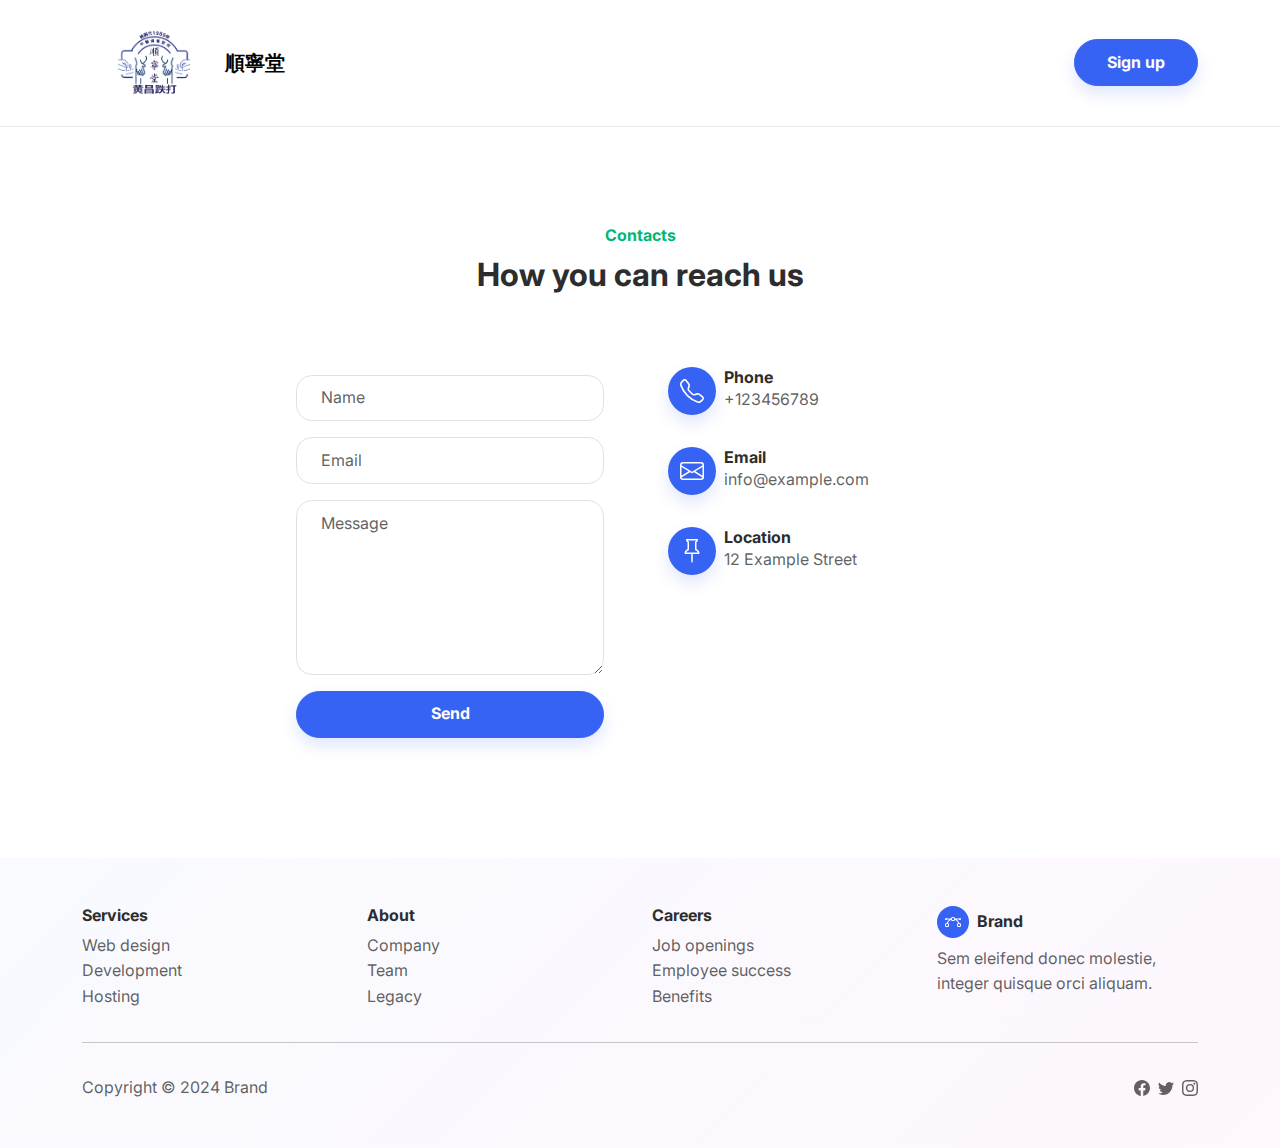
==== contacts.html @ b3b1e14a "trial" ====
<!DOCTYPE html><html data-bs-theme="light" lang="en"><head><meta charset="utf-8"><meta name="viewport" content="width=device-width, initial-scale=1.0, shrink-to-fit=no"><title>Contacts - Brand</title><link rel="stylesheet" href="assets/bootstrap/css/bootstrap.min.css"><link rel="stylesheet" href="https://fonts.googleapis.com/css?family=Inter:300italic,400italic,600italic,700italic,800italic,400,300,600,700,800&amp;display=swap"></head><body><nav class="navbar navbar-expand-md sticky-top navbar-shrink py-2 navbar-light" id="mainNav"><div class="container"><a class="navbar-brand d-flex align-items-center" href="/"><img class="rounded img-fluid d-block float-start w-100 fit-cover pb-md-0 mb-md-0" src="assets/img/stock%20photos/Logo.png" style="height: 100px;margin-bottom: 5px;padding-bottom: 0px;" width="100" height="100" loading="lazy"><span>順寧堂</span></a><button data-bs-toggle="collapse" class="navbar-toggler" data-bs-target="#navcol-1"><span class="visually-hidden">Toggle navigation</span><span class="navbar-toggler-icon"></span></button><div class="collapse navbar-collapse" id="navcol-1"><ul class="navbar-nav mx-auto"><li class="nav-item"></li><li class="nav-item"></li><li class="nav-item"></li><li class="nav-item"></li><li class="nav-item"></li></ul><a class="btn btn-primary shadow" role="button" href="signup.html">Sign up</a></div></div></nav><section class="py-5"><div class="container py-5"><div class="row mb-5"><div class="col-md-8 col-xl-6 text-center mx-auto"><p class="fw-bold text-success mb-2">Contacts</p><h2 class="fw-bold">How you can reach us</h2></div></div><div class="row d-flex justify-content-center"><div class="col-md-6 col-xl-4"><div><form class="p-3 p-xl-4" method="post" data-bs-theme="light"><div class="mb-3"><input class="form-control" type="text" id="name-1" name="name" placeholder="Name"></div><div class="mb-3"><input class="form-control" type="email" id="email-1" name="email" placeholder="Email"></div><div class="mb-3"><textarea class="form-control" id="message-1" name="message" rows="6" placeholder="Message"></textarea></div><div><button class="btn btn-primary shadow d-block w-100" type="submit">Send </button></div></form></div></div><div class="col-md-4 col-xl-4 d-flex justify-content-center justify-content-xl-start"><div class="d-flex flex-wrap flex-md-column justify-content-md-start align-items-md-start h-100"><div class="d-flex align-items-center p-3"><div class="bs-icon-md bs-icon-circle bs-icon-primary shadow d-flex flex-shrink-0 justify-content-center align-items-center d-inline-block bs-icon bs-icon-md"><svg xmlns="http://www.w3.org/2000/svg" width="1em" height="1em" fill="currentColor" viewBox="0 0 16 16" class="bi bi-telephone">
  <path d="M3.654 1.328a.678.678 0 0 0-1.015-.063L1.605 2.3c-.483.484-.661 1.169-.45 1.77a17.568 17.568 0 0 0 4.168 6.608 17.569 17.569 0 0 0 6.608 4.168c.601.211 1.286.033 1.77-.45l1.034-1.034a.678.678 0 0 0-.063-1.015l-2.307-1.794a.678.678 0 0 0-.58-.122l-2.19.547a1.745 1.745 0 0 1-1.657-.459L5.482 8.062a1.745 1.745 0 0 1-.46-1.657l.548-2.19a.678.678 0 0 0-.122-.58L3.654 1.328zM1.884.511a1.745 1.745 0 0 1 2.612.163L6.29 2.98c.329.423.445.974.315 1.494l-.547 2.19a.678.678 0 0 0 .178.643l2.457 2.457a.678.678 0 0 0 .644.178l2.189-.547a1.745 1.745 0 0 1 1.494.315l2.306 1.794c.829.645.905 1.87.163 2.611l-1.034 1.034c-.74.74-1.846 1.065-2.877.702a18.634 18.634 0 0 1-7.01-4.42 18.634 18.634 0 0 1-4.42-7.009c-.362-1.03-.037-2.137.703-2.877L1.885.511z"></path>
</svg></div><div class="px-2"><h6 class="fw-bold mb-0">Phone</h6><p class="text-muted mb-0">+123456789</p></div></div><div class="d-flex align-items-center p-3"><div class="bs-icon-md bs-icon-circle bs-icon-primary shadow d-flex flex-shrink-0 justify-content-center align-items-center d-inline-block bs-icon bs-icon-md"><svg xmlns="http://www.w3.org/2000/svg" width="1em" height="1em" fill="currentColor" viewBox="0 0 16 16" class="bi bi-envelope">
  <path d="M0 4a2 2 0 0 1 2-2h12a2 2 0 0 1 2 2v8a2 2 0 0 1-2 2H2a2 2 0 0 1-2-2zm2-1a1 1 0 0 0-1 1v.217l7 4.2 7-4.2V4a1 1 0 0 0-1-1zm13 2.383-4.708 2.825L15 11.105zm-.034 6.876-5.64-3.471L8 9.583l-1.326-.795-5.64 3.47A1 1 0 0 0 2 13h12a1 1 0 0 0 .966-.741M1 11.105l4.708-2.897L1 5.383z"></path>
</svg></div><div class="px-2"><h6 class="fw-bold mb-0">Email</h6><p class="text-muted mb-0">info@example.com</p></div></div><div class="d-flex align-items-center p-3"><div class="bs-icon-md bs-icon-circle bs-icon-primary shadow d-flex flex-shrink-0 justify-content-center align-items-center d-inline-block bs-icon bs-icon-md"><svg xmlns="http://www.w3.org/2000/svg" width="1em" height="1em" fill="currentColor" viewBox="0 0 16 16" class="bi bi-pin">
  <path d="M4.146.146A.5.5 0 0 1 4.5 0h7a.5.5 0 0 1 .5.5c0 .68-.342 1.174-.646 1.479-.126.125-.25.224-.354.298v4.431l.078.048c.203.127.476.314.751.555C12.36 7.775 13 8.527 13 9.5a.5.5 0 0 1-.5.5h-4v4.5c0 .276-.224 1.5-.5 1.5s-.5-1.224-.5-1.5V10h-4a.5.5 0 0 1-.5-.5c0-.973.64-1.725 1.17-2.189A5.921 5.921 0 0 1 5 6.708V2.277a2.77 2.77 0 0 1-.354-.298C4.342 1.674 4 1.179 4 .5a.5.5 0 0 1 .146-.354zm1.58 1.408-.002-.001.002.001m-.002-.001.002.001A.5.5 0 0 1 6 2v5a.5.5 0 0 1-.276.447h-.002l-.012.007-.054.03a4.922 4.922 0 0 0-.827.58c-.318.278-.585.596-.725.936h7.792c-.14-.34-.407-.658-.725-.936a4.915 4.915 0 0 0-.881-.61l-.012-.006h-.002A.5.5 0 0 1 10 7V2a.5.5 0 0 1 .295-.458 1.775 1.775 0 0 0 .351-.271c.08-.08.155-.17.214-.271H5.14c.06.1.133.191.214.271a1.78 1.78 0 0 0 .37.282"></path>
</svg></div><div class="px-2"><h6 class="fw-bold mb-0">Location</h6><p class="text-muted mb-0">12 Example Street</p></div></div></div></div></div></div></section><footer class="bg-primary-gradient"><div class="container py-4 py-lg-5"><div class="row justify-content-center"><div class="col-sm-4 col-md-3 text-center text-lg-start d-flex flex-column"><h3 class="fs-6 fw-bold">Services</h3><ul class="list-unstyled"><li><a href="#">Web design</a></li><li><a href="#">Development</a></li><li><a href="#">Hosting</a></li></ul></div><div class="col-sm-4 col-md-3 text-center text-lg-start d-flex flex-column"><h3 class="fs-6 fw-bold">About</h3><ul class="list-unstyled"><li><a href="#">Company</a></li><li><a href="#">Team</a></li><li><a href="#">Legacy</a></li></ul></div><div class="col-sm-4 col-md-3 text-center text-lg-start d-flex flex-column"><h3 class="fs-6 fw-bold">Careers</h3><ul class="list-unstyled"><li><a href="#">Job openings</a></li><li><a href="#">Employee success</a></li><li><a href="#">Benefits</a></li></ul></div><div class="col-lg-3 text-center text-lg-start d-flex flex-column align-items-center order-first align-items-lg-start order-lg-last"><div class="fw-bold d-flex align-items-center mb-2"><span class="bs-icon-sm bs-icon-circle bs-icon-primary d-flex justify-content-center align-items-center bs-icon me-2"><svg xmlns="http://www.w3.org/2000/svg" width="1em" height="1em" fill="currentColor" viewBox="0 0 16 16" class="bi bi-bezier">
  <path fill-rule="evenodd" d="M0 10.5A1.5 1.5 0 0 1 1.5 9h1A1.5 1.5 0 0 1 4 10.5v1A1.5 1.5 0 0 1 2.5 13h-1A1.5 1.5 0 0 1 0 11.5zm1.5-.5a.5.5 0 0 0-.5.5v1a.5.5 0 0 0 .5.5h1a.5.5 0 0 0 .5-.5v-1a.5.5 0 0 0-.5-.5zm10.5.5A1.5 1.5 0 0 1 13.5 9h1a1.5 1.5 0 0 1 1.5 1.5v1a1.5 1.5 0 0 1-1.5 1.5h-1a1.5 1.5 0 0 1-1.5-1.5zm1.5-.5a.5.5 0 0 0-.5.5v1a.5.5 0 0 0 .5.5h1a.5.5 0 0 0 .5-.5v-1a.5.5 0 0 0-.5-.5zM6 4.5A1.5 1.5 0 0 1 7.5 3h1A1.5 1.5 0 0 1 10 4.5v1A1.5 1.5 0 0 1 8.5 7h-1A1.5 1.5 0 0 1 6 5.5zM7.5 4a.5.5 0 0 0-.5.5v1a.5.5 0 0 0 .5.5h1a.5.5 0 0 0 .5-.5v-1a.5.5 0 0 0-.5-.5z"></path>
  <path d="M6 4.5H1.866a1 1 0 1 0 0 1h2.668A6.517 6.517 0 0 0 1.814 9H2.5c.123 0 .244.015.358.043a5.517 5.517 0 0 1 3.185-3.185A1.503 1.503 0 0 1 6 5.5zm3.957 1.358A1.5 1.5 0 0 0 10 5.5v-1h4.134a1 1 0 1 1 0 1h-2.668a6.517 6.517 0 0 1 2.72 3.5H13.5c-.123 0-.243.015-.358.043a5.517 5.517 0 0 0-3.185-3.185z"></path>
</svg></span><span>Brand</span></div><p class="text-muted">Sem eleifend donec molestie, integer quisque orci aliquam.</p></div></div><hr><div class="text-muted d-flex justify-content-between align-items-center pt-3"><p class="mb-0">Copyright © 2024 Brand</p><ul class="list-inline mb-0"><li class="list-inline-item"><svg xmlns="http://www.w3.org/2000/svg" width="1em" height="1em" fill="currentColor" viewBox="0 0 16 16" class="bi bi-facebook">
  <path d="M16 8.049c0-4.446-3.582-8.05-8-8.05C3.58 0-.002 3.603-.002 8.05c0 4.017 2.926 7.347 6.75 7.951v-5.625h-2.03V8.05H6.75V6.275c0-2.017 1.195-3.131 3.022-3.131.876 0 1.791.157 1.791.157v1.98h-1.009c-.993 0-1.303.621-1.303 1.258v1.51h2.218l-.354 2.326H9.25V16c3.824-.604 6.75-3.934 6.75-7.951"></path>
</svg></li><li class="list-inline-item"><svg xmlns="http://www.w3.org/2000/svg" width="1em" height="1em" fill="currentColor" viewBox="0 0 16 16" class="bi bi-twitter">
  <path d="M5.026 15c6.038 0 9.341-5.003 9.341-9.334 0-.14 0-.282-.006-.422A6.685 6.685 0 0 0 16 3.542a6.658 6.658 0 0 1-1.889.518 3.301 3.301 0 0 0 1.447-1.817 6.533 6.533 0 0 1-2.087.793A3.286 3.286 0 0 0 7.875 6.03a9.325 9.325 0 0 1-6.767-3.429 3.289 3.289 0 0 0 1.018 4.382A3.323 3.323 0 0 1 .64 6.575v.045a3.288 3.288 0 0 0 2.632 3.218 3.203 3.203 0 0 1-.865.115 3.23 3.23 0 0 1-.614-.057 3.283 3.283 0 0 0 3.067 2.277A6.588 6.588 0 0 1 .78 13.58a6.32 6.32 0 0 1-.78-.045A9.344 9.344 0 0 0 5.026 15"></path>
</svg></li><li class="list-inline-item"><svg xmlns="http://www.w3.org/2000/svg" width="1em" height="1em" fill="currentColor" viewBox="0 0 16 16" class="bi bi-instagram">
  <path d="M8 0C5.829 0 5.556.01 4.703.048 3.85.088 3.269.222 2.76.42a3.917 3.917 0 0 0-1.417.923A3.927 3.927 0 0 0 .42 2.76C.222 3.268.087 3.85.048 4.7.01 5.555 0 5.827 0 8.001c0 2.172.01 2.444.048 3.297.04.852.174 1.433.372 1.942.205.526.478.972.923 1.417.444.445.89.719 1.416.923.51.198 1.09.333 1.942.372C5.555 15.99 5.827 16 8 16s2.444-.01 3.298-.048c.851-.04 1.434-.174 1.943-.372a3.916 3.916 0 0 0 1.416-.923c.445-.445.718-.891.923-1.417.197-.509.332-1.09.372-1.942C15.99 10.445 16 10.173 16 8s-.01-2.445-.048-3.299c-.04-.851-.175-1.433-.372-1.941a3.926 3.926 0 0 0-.923-1.417A3.911 3.911 0 0 0 13.24.42c-.51-.198-1.092-.333-1.943-.372C10.443.01 10.172 0 7.998 0h.003zm-.717 1.442h.718c2.136 0 2.389.007 3.232.046.78.035 1.204.166 1.486.275.373.145.64.319.92.599.28.28.453.546.598.92.11.281.24.705.275 1.485.039.843.047 1.096.047 3.231s-.008 2.389-.047 3.232c-.035.78-.166 1.203-.275 1.485a2.47 2.47 0 0 1-.599.919c-.28.28-.546.453-.92.598-.28.11-.704.24-1.485.276-.843.038-1.096.047-3.232.047s-2.39-.009-3.233-.047c-.78-.036-1.203-.166-1.485-.276a2.478 2.478 0 0 1-.92-.598 2.48 2.48 0 0 1-.6-.92c-.109-.281-.24-.705-.275-1.485-.038-.843-.046-1.096-.046-3.233 0-2.136.008-2.388.046-3.231.036-.78.166-1.204.276-1.486.145-.373.319-.64.599-.92.28-.28.546-.453.92-.598.282-.11.705-.24 1.485-.276.738-.034 1.024-.044 2.515-.045v.002zm4.988 1.328a.96.96 0 1 0 0 1.92.96.96 0 0 0 0-1.92zm-4.27 1.122a4.109 4.109 0 1 0 0 8.217 4.109 4.109 0 0 0 0-8.217zm0 1.441a2.667 2.667 0 1 1 0 5.334 2.667 2.667 0 0 1 0-5.334"></path>
</svg></li></ul></div></div></footer><script src="https://cdn.jsdelivr.net/npm/bootstrap@5.3.2/dist/js/bootstrap.bundle.min.js"></script><script src="assets/js/script.min.js"></script></body></html>
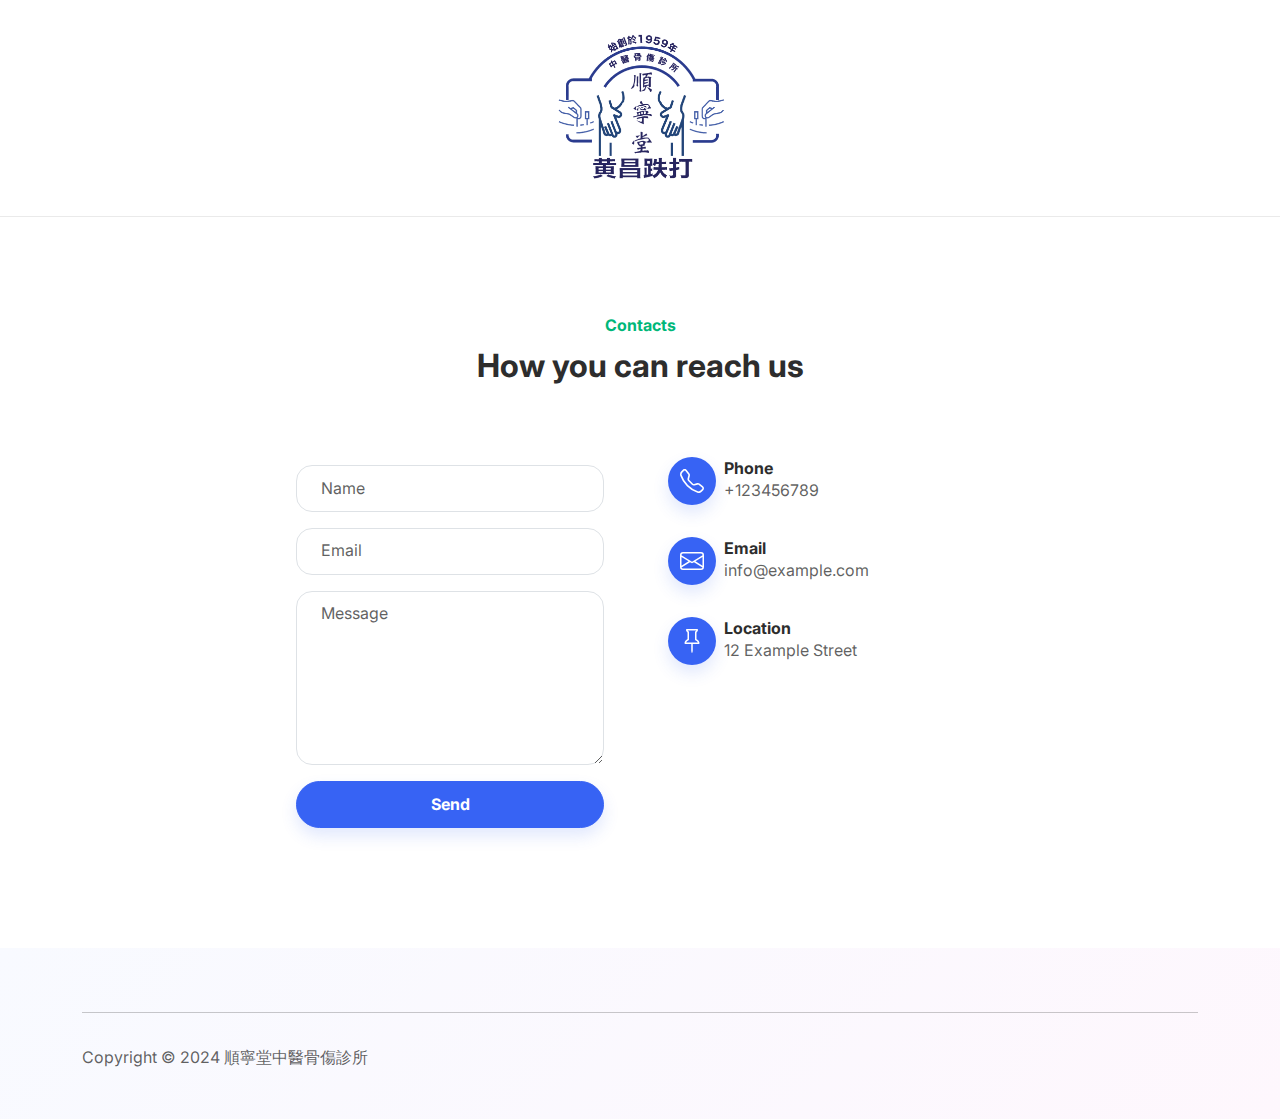
==== commit bd8cb92c: "updated second part of the page" ====
--- a/contacts.html
+++ b/contacts.html
@@ -1,16 +1,7 @@
-<!DOCTYPE html><html data-bs-theme="light" lang="en"><head><meta charset="utf-8"><meta name="viewport" content="width=device-width, initial-scale=1.0, shrink-to-fit=no"><title>Contacts - Brand</title><link rel="stylesheet" href="assets/bootstrap/css/bootstrap.min.css"><link rel="stylesheet" href="https://fonts.googleapis.com/css?family=Inter:300italic,400italic,600italic,700italic,800italic,400,300,600,700,800&amp;display=swap"></head><body><nav class="navbar navbar-expand-md sticky-top navbar-shrink py-2 navbar-light" id="mainNav"><div class="container"><a class="navbar-brand d-flex align-items-center" href="/"><img class="rounded img-fluid d-block float-start w-100 fit-cover pb-md-0 mb-md-0" src="assets/img/stock%20photos/Logo.png" style="height: 100px;margin-bottom: 5px;padding-bottom: 0px;" width="100" height="100" loading="lazy"><span>順寧堂</span></a><button data-bs-toggle="collapse" class="navbar-toggler" data-bs-target="#navcol-1"><span class="visually-hidden">Toggle navigation</span><span class="navbar-toggler-icon"></span></button><div class="collapse navbar-collapse" id="navcol-1"><ul class="navbar-nav mx-auto"><li class="nav-item"></li><li class="nav-item"></li><li class="nav-item"></li><li class="nav-item"></li><li class="nav-item"></li></ul><a class="btn btn-primary shadow" role="button" href="signup.html">Sign up</a></div></div></nav><section class="py-5"><div class="container py-5"><div class="row mb-5"><div class="col-md-8 col-xl-6 text-center mx-auto"><p class="fw-bold text-success mb-2">Contacts</p><h2 class="fw-bold">How you can reach us</h2></div></div><div class="row d-flex justify-content-center"><div class="col-md-6 col-xl-4"><div><form class="p-3 p-xl-4" method="post" data-bs-theme="light"><div class="mb-3"><input class="form-control" type="text" id="name-1" name="name" placeholder="Name"></div><div class="mb-3"><input class="form-control" type="email" id="email-1" name="email" placeholder="Email"></div><div class="mb-3"><textarea class="form-control" id="message-1" name="message" rows="6" placeholder="Message"></textarea></div><div><button class="btn btn-primary shadow d-block w-100" type="submit">Send </button></div></form></div></div><div class="col-md-4 col-xl-4 d-flex justify-content-center justify-content-xl-start"><div class="d-flex flex-wrap flex-md-column justify-content-md-start align-items-md-start h-100"><div class="d-flex align-items-center p-3"><div class="bs-icon-md bs-icon-circle bs-icon-primary shadow d-flex flex-shrink-0 justify-content-center align-items-center d-inline-block bs-icon bs-icon-md"><svg xmlns="http://www.w3.org/2000/svg" width="1em" height="1em" fill="currentColor" viewBox="0 0 16 16" class="bi bi-telephone">
+<!DOCTYPE html><html data-bs-theme="light" lang="en"><head><meta charset="utf-8"><meta name="viewport" content="width=device-width, initial-scale=1.0, shrink-to-fit=no"><title>Contacts - Brand</title><link rel="stylesheet" href="assets/bootstrap/css/bootstrap.min.css"><link rel="stylesheet" href="https://fonts.googleapis.com/css?family=Inter:300italic,400italic,600italic,700italic,800italic,400,300,600,700,800&amp;display=swap"></head><body><nav class="navbar navbar-expand-md sticky-top navbar-shrink py-2 navbar-light" id="mainNav"><div class="container"><div class="col-sm-12 text-center"><img class="rounded w-150 fit-cover pb-md-0 mb-md-0" src="assets/img/stock%20photos/Logo.png" style="height: 200px;margin-bottom: 5px;padding-bottom: 0px;" width="328" height="200" loading="lazy"></div><a class="navbar-brand justify-content-center align-items-center align-content-center" href="/"></a><div class="collapse navbar-collapse" id="navcol-1"><ul class="navbar-nav mx-auto"><li class="nav-item"></li><li class="nav-item"></li><li class="nav-item"></li><li class="nav-item"></li><li class="nav-item"></li></ul></div></div></nav><section class="py-5"><div class="container py-5"><div class="row mb-5"><div class="col-md-8 col-xl-6 text-center mx-auto"><p class="fw-bold text-success mb-2">Contacts</p><h2 class="fw-bold">How you can reach us</h2></div></div><div class="row d-flex justify-content-center"><div class="col-md-6 col-xl-4"><div><form class="p-3 p-xl-4" method="post" data-bs-theme="light"><div class="mb-3"><input class="form-control" type="text" id="name-1" name="name" placeholder="Name"></div><div class="mb-3"><input class="form-control" type="email" id="email-1" name="email" placeholder="Email"></div><div class="mb-3"><textarea class="form-control" id="message-1" name="message" rows="6" placeholder="Message"></textarea></div><div><button class="btn btn-primary shadow d-block w-100" type="submit">Send </button></div></form></div></div><div class="col-md-4 col-xl-4 d-flex justify-content-center justify-content-xl-start"><div class="d-flex flex-wrap flex-md-column justify-content-md-start align-items-md-start h-100"><div class="d-flex align-items-center p-3"><div class="bs-icon-md bs-icon-circle bs-icon-primary shadow d-flex flex-shrink-0 justify-content-center align-items-center d-inline-block bs-icon bs-icon-md"><svg xmlns="http://www.w3.org/2000/svg" width="1em" height="1em" fill="currentColor" viewBox="0 0 16 16" class="bi bi-telephone">
   <path d="M3.654 1.328a.678.678 0 0 0-1.015-.063L1.605 2.3c-.483.484-.661 1.169-.45 1.77a17.568 17.568 0 0 0 4.168 6.608 17.569 17.569 0 0 0 6.608 4.168c.601.211 1.286.033 1.77-.45l1.034-1.034a.678.678 0 0 0-.063-1.015l-2.307-1.794a.678.678 0 0 0-.58-.122l-2.19.547a1.745 1.745 0 0 1-1.657-.459L5.482 8.062a1.745 1.745 0 0 1-.46-1.657l.548-2.19a.678.678 0 0 0-.122-.58L3.654 1.328zM1.884.511a1.745 1.745 0 0 1 2.612.163L6.29 2.98c.329.423.445.974.315 1.494l-.547 2.19a.678.678 0 0 0 .178.643l2.457 2.457a.678.678 0 0 0 .644.178l2.189-.547a1.745 1.745 0 0 1 1.494.315l2.306 1.794c.829.645.905 1.87.163 2.611l-1.034 1.034c-.74.74-1.846 1.065-2.877.702a18.634 18.634 0 0 1-7.01-4.42 18.634 18.634 0 0 1-4.42-7.009c-.362-1.03-.037-2.137.703-2.877L1.885.511z"></path>
 </svg></div><div class="px-2"><h6 class="fw-bold mb-0">Phone</h6><p class="text-muted mb-0">+123456789</p></div></div><div class="d-flex align-items-center p-3"><div class="bs-icon-md bs-icon-circle bs-icon-primary shadow d-flex flex-shrink-0 justify-content-center align-items-center d-inline-block bs-icon bs-icon-md"><svg xmlns="http://www.w3.org/2000/svg" width="1em" height="1em" fill="currentColor" viewBox="0 0 16 16" class="bi bi-envelope">
   <path d="M0 4a2 2 0 0 1 2-2h12a2 2 0 0 1 2 2v8a2 2 0 0 1-2 2H2a2 2 0 0 1-2-2zm2-1a1 1 0 0 0-1 1v.217l7 4.2 7-4.2V4a1 1 0 0 0-1-1zm13 2.383-4.708 2.825L15 11.105zm-.034 6.876-5.64-3.471L8 9.583l-1.326-.795-5.64 3.47A1 1 0 0 0 2 13h12a1 1 0 0 0 .966-.741M1 11.105l4.708-2.897L1 5.383z"></path>
 </svg></div><div class="px-2"><h6 class="fw-bold mb-0">Email</h6><p class="text-muted mb-0">info@example.com</p></div></div><div class="d-flex align-items-center p-3"><div class="bs-icon-md bs-icon-circle bs-icon-primary shadow d-flex flex-shrink-0 justify-content-center align-items-center d-inline-block bs-icon bs-icon-md"><svg xmlns="http://www.w3.org/2000/svg" width="1em" height="1em" fill="currentColor" viewBox="0 0 16 16" class="bi bi-pin">
   <path d="M4.146.146A.5.5 0 0 1 4.5 0h7a.5.5 0 0 1 .5.5c0 .68-.342 1.174-.646 1.479-.126.125-.25.224-.354.298v4.431l.078.048c.203.127.476.314.751.555C12.36 7.775 13 8.527 13 9.5a.5.5 0 0 1-.5.5h-4v4.5c0 .276-.224 1.5-.5 1.5s-.5-1.224-.5-1.5V10h-4a.5.5 0 0 1-.5-.5c0-.973.64-1.725 1.17-2.189A5.921 5.921 0 0 1 5 6.708V2.277a2.77 2.77 0 0 1-.354-.298C4.342 1.674 4 1.179 4 .5a.5.5 0 0 1 .146-.354zm1.58 1.408-.002-.001.002.001m-.002-.001.002.001A.5.5 0 0 1 6 2v5a.5.5 0 0 1-.276.447h-.002l-.012.007-.054.03a4.922 4.922 0 0 0-.827.58c-.318.278-.585.596-.725.936h7.792c-.14-.34-.407-.658-.725-.936a4.915 4.915 0 0 0-.881-.61l-.012-.006h-.002A.5.5 0 0 1 10 7V2a.5.5 0 0 1 .295-.458 1.775 1.775 0 0 0 .351-.271c.08-.08.155-.17.214-.271H5.14c.06.1.133.191.214.271a1.78 1.78 0 0 0 .37.282"></path>
-</svg></div><div class="px-2"><h6 class="fw-bold mb-0">Location</h6><p class="text-muted mb-0">12 Example Street</p></div></div></div></div></div></div></section><footer class="bg-primary-gradient"><div class="container py-4 py-lg-5"><div class="row justify-content-center"><div class="col-sm-4 col-md-3 text-center text-lg-start d-flex flex-column"><h3 class="fs-6 fw-bold">Services</h3><ul class="list-unstyled"><li><a href="#">Web design</a></li><li><a href="#">Development</a></li><li><a href="#">Hosting</a></li></ul></div><div class="col-sm-4 col-md-3 text-center text-lg-start d-flex flex-column"><h3 class="fs-6 fw-bold">About</h3><ul class="list-unstyled"><li><a href="#">Company</a></li><li><a href="#">Team</a></li><li><a href="#">Legacy</a></li></ul></div><div class="col-sm-4 col-md-3 text-center text-lg-start d-flex flex-column"><h3 class="fs-6 fw-bold">Careers</h3><ul class="list-unstyled"><li><a href="#">Job openings</a></li><li><a href="#">Employee success</a></li><li><a href="#">Benefits</a></li></ul></div><div class="col-lg-3 text-center text-lg-start d-flex flex-column align-items-center order-first align-items-lg-start order-lg-last"><div class="fw-bold d-flex align-items-center mb-2"><span class="bs-icon-sm bs-icon-circle bs-icon-primary d-flex justify-content-center align-items-center bs-icon me-2"><svg xmlns="http://www.w3.org/2000/svg" width="1em" height="1em" fill="currentColor" viewBox="0 0 16 16" class="bi bi-bezier">
-  <path fill-rule="evenodd" d="M0 10.5A1.5 1.5 0 0 1 1.5 9h1A1.5 1.5 0 0 1 4 10.5v1A1.5 1.5 0 0 1 2.5 13h-1A1.5 1.5 0 0 1 0 11.5zm1.5-.5a.5.5 0 0 0-.5.5v1a.5.5 0 0 0 .5.5h1a.5.5 0 0 0 .5-.5v-1a.5.5 0 0 0-.5-.5zm10.5.5A1.5 1.5 0 0 1 13.5 9h1a1.5 1.5 0 0 1 1.5 1.5v1a1.5 1.5 0 0 1-1.5 1.5h-1a1.5 1.5 0 0 1-1.5-1.5zm1.5-.5a.5.5 0 0 0-.5.5v1a.5.5 0 0 0 .5.5h1a.5.5 0 0 0 .5-.5v-1a.5.5 0 0 0-.5-.5zM6 4.5A1.5 1.5 0 0 1 7.5 3h1A1.5 1.5 0 0 1 10 4.5v1A1.5 1.5 0 0 1 8.5 7h-1A1.5 1.5 0 0 1 6 5.5zM7.5 4a.5.5 0 0 0-.5.5v1a.5.5 0 0 0 .5.5h1a.5.5 0 0 0 .5-.5v-1a.5.5 0 0 0-.5-.5z"></path>
-  <path d="M6 4.5H1.866a1 1 0 1 0 0 1h2.668A6.517 6.517 0 0 0 1.814 9H2.5c.123 0 .244.015.358.043a5.517 5.517 0 0 1 3.185-3.185A1.503 1.503 0 0 1 6 5.5zm3.957 1.358A1.5 1.5 0 0 0 10 5.5v-1h4.134a1 1 0 1 1 0 1h-2.668a6.517 6.517 0 0 1 2.72 3.5H13.5c-.123 0-.243.015-.358.043a5.517 5.517 0 0 0-3.185-3.185z"></path>
-</svg></span><span>Brand</span></div><p class="text-muted">Sem eleifend donec molestie, integer quisque orci aliquam.</p></div></div><hr><div class="text-muted d-flex justify-content-between align-items-center pt-3"><p class="mb-0">Copyright © 2024 Brand</p><ul class="list-inline mb-0"><li class="list-inline-item"><svg xmlns="http://www.w3.org/2000/svg" width="1em" height="1em" fill="currentColor" viewBox="0 0 16 16" class="bi bi-facebook">
-  <path d="M16 8.049c0-4.446-3.582-8.05-8-8.05C3.58 0-.002 3.603-.002 8.05c0 4.017 2.926 7.347 6.75 7.951v-5.625h-2.03V8.05H6.75V6.275c0-2.017 1.195-3.131 3.022-3.131.876 0 1.791.157 1.791.157v1.98h-1.009c-.993 0-1.303.621-1.303 1.258v1.51h2.218l-.354 2.326H9.25V16c3.824-.604 6.75-3.934 6.75-7.951"></path>
-</svg></li><li class="list-inline-item"><svg xmlns="http://www.w3.org/2000/svg" width="1em" height="1em" fill="currentColor" viewBox="0 0 16 16" class="bi bi-twitter">
-  <path d="M5.026 15c6.038 0 9.341-5.003 9.341-9.334 0-.14 0-.282-.006-.422A6.685 6.685 0 0 0 16 3.542a6.658 6.658 0 0 1-1.889.518 3.301 3.301 0 0 0 1.447-1.817 6.533 6.533 0 0 1-2.087.793A3.286 3.286 0 0 0 7.875 6.03a9.325 9.325 0 0 1-6.767-3.429 3.289 3.289 0 0 0 1.018 4.382A3.323 3.323 0 0 1 .64 6.575v.045a3.288 3.288 0 0 0 2.632 3.218 3.203 3.203 0 0 1-.865.115 3.23 3.23 0 0 1-.614-.057 3.283 3.283 0 0 0 3.067 2.277A6.588 6.588 0 0 1 .78 13.58a6.32 6.32 0 0 1-.78-.045A9.344 9.344 0 0 0 5.026 15"></path>
-</svg></li><li class="list-inline-item"><svg xmlns="http://www.w3.org/2000/svg" width="1em" height="1em" fill="currentColor" viewBox="0 0 16 16" class="bi bi-instagram">
-  <path d="M8 0C5.829 0 5.556.01 4.703.048 3.85.088 3.269.222 2.76.42a3.917 3.917 0 0 0-1.417.923A3.927 3.927 0 0 0 .42 2.76C.222 3.268.087 3.85.048 4.7.01 5.555 0 5.827 0 8.001c0 2.172.01 2.444.048 3.297.04.852.174 1.433.372 1.942.205.526.478.972.923 1.417.444.445.89.719 1.416.923.51.198 1.09.333 1.942.372C5.555 15.99 5.827 16 8 16s2.444-.01 3.298-.048c.851-.04 1.434-.174 1.943-.372a3.916 3.916 0 0 0 1.416-.923c.445-.445.718-.891.923-1.417.197-.509.332-1.09.372-1.942C15.99 10.445 16 10.173 16 8s-.01-2.445-.048-3.299c-.04-.851-.175-1.433-.372-1.941a3.926 3.926 0 0 0-.923-1.417A3.911 3.911 0 0 0 13.24.42c-.51-.198-1.092-.333-1.943-.372C10.443.01 10.172 0 7.998 0h.003zm-.717 1.442h.718c2.136 0 2.389.007 3.232.046.78.035 1.204.166 1.486.275.373.145.64.319.92.599.28.28.453.546.598.92.11.281.24.705.275 1.485.039.843.047 1.096.047 3.231s-.008 2.389-.047 3.232c-.035.78-.166 1.203-.275 1.485a2.47 2.47 0 0 1-.599.919c-.28.28-.546.453-.92.598-.28.11-.704.24-1.485.276-.843.038-1.096.047-3.232.047s-2.39-.009-3.233-.047c-.78-.036-1.203-.166-1.485-.276a2.478 2.478 0 0 1-.92-.598 2.48 2.48 0 0 1-.6-.92c-.109-.281-.24-.705-.275-1.485-.038-.843-.046-1.096-.046-3.233 0-2.136.008-2.388.046-3.231.036-.78.166-1.204.276-1.486.145-.373.319-.64.599-.92.28-.28.546-.453.92-.598.282-.11.705-.24 1.485-.276.738-.034 1.024-.044 2.515-.045v.002zm4.988 1.328a.96.96 0 1 0 0 1.92.96.96 0 0 0 0-1.92zm-4.27 1.122a4.109 4.109 0 1 0 0 8.217 4.109 4.109 0 0 0 0-8.217zm0 1.441a2.667 2.667 0 1 1 0 5.334 2.667 2.667 0 0 1 0-5.334"></path>
-</svg></li></ul></div></div></footer><script src="https://cdn.jsdelivr.net/npm/bootstrap@5.3.2/dist/js/bootstrap.bundle.min.js"></script><script src="assets/js/script.min.js"></script></body></html>+</svg></div><div class="px-2"><h6 class="fw-bold mb-0">Location</h6><p class="text-muted mb-0">12 Example Street</p></div></div></div></div></div></div></section><footer class="bg-primary-gradient"><div class="container py-4 py-lg-5"><hr><div class="text-muted d-flex justify-content-between align-items-center pt-3"><p class="text-muted mb-0">Copyright © 2024 順寧堂中醫骨傷診所</p><ul class="list-inline mb-0"><li class="list-inline-item"></li><li class="list-inline-item"></li></ul></div></div></footer><script src="https://cdn.jsdelivr.net/npm/bootstrap@5.3.2/dist/js/bootstrap.bundle.min.js"></script><script src="assets/js/script.min.js"></script></body></html>